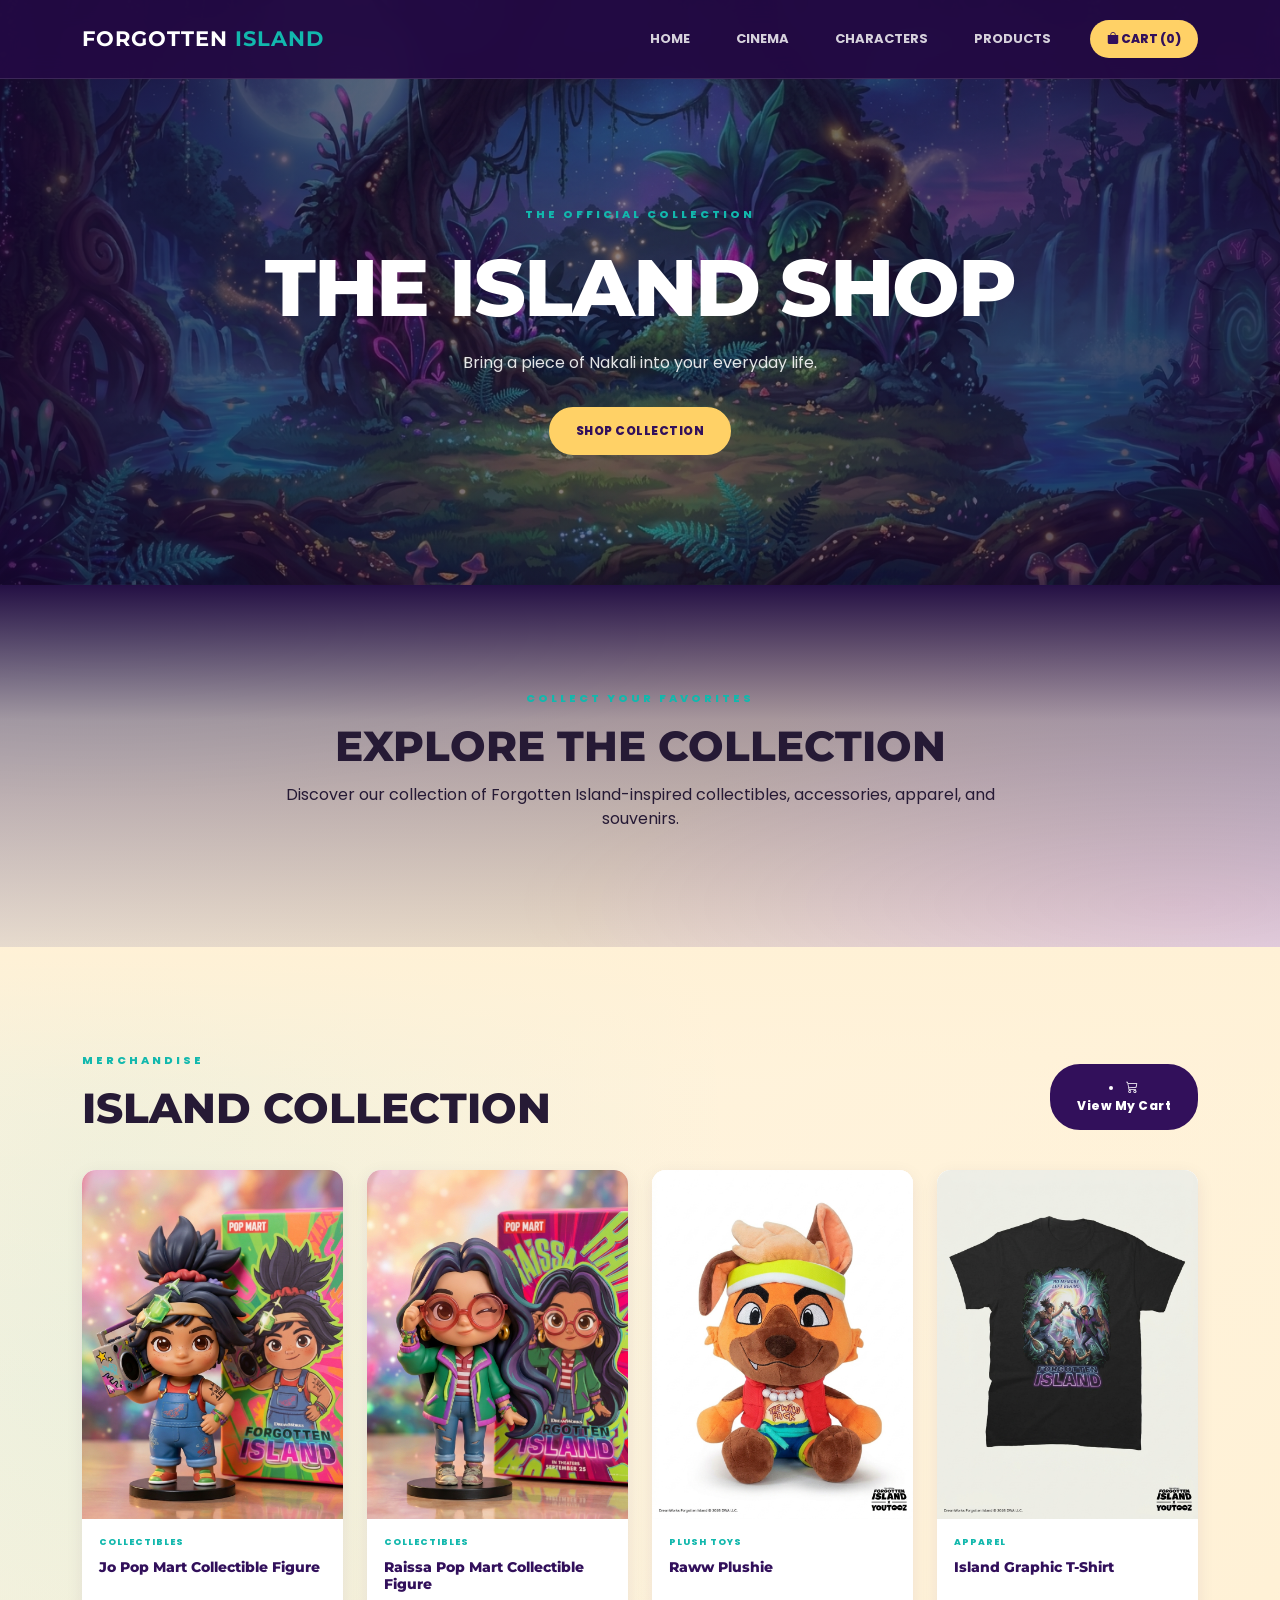
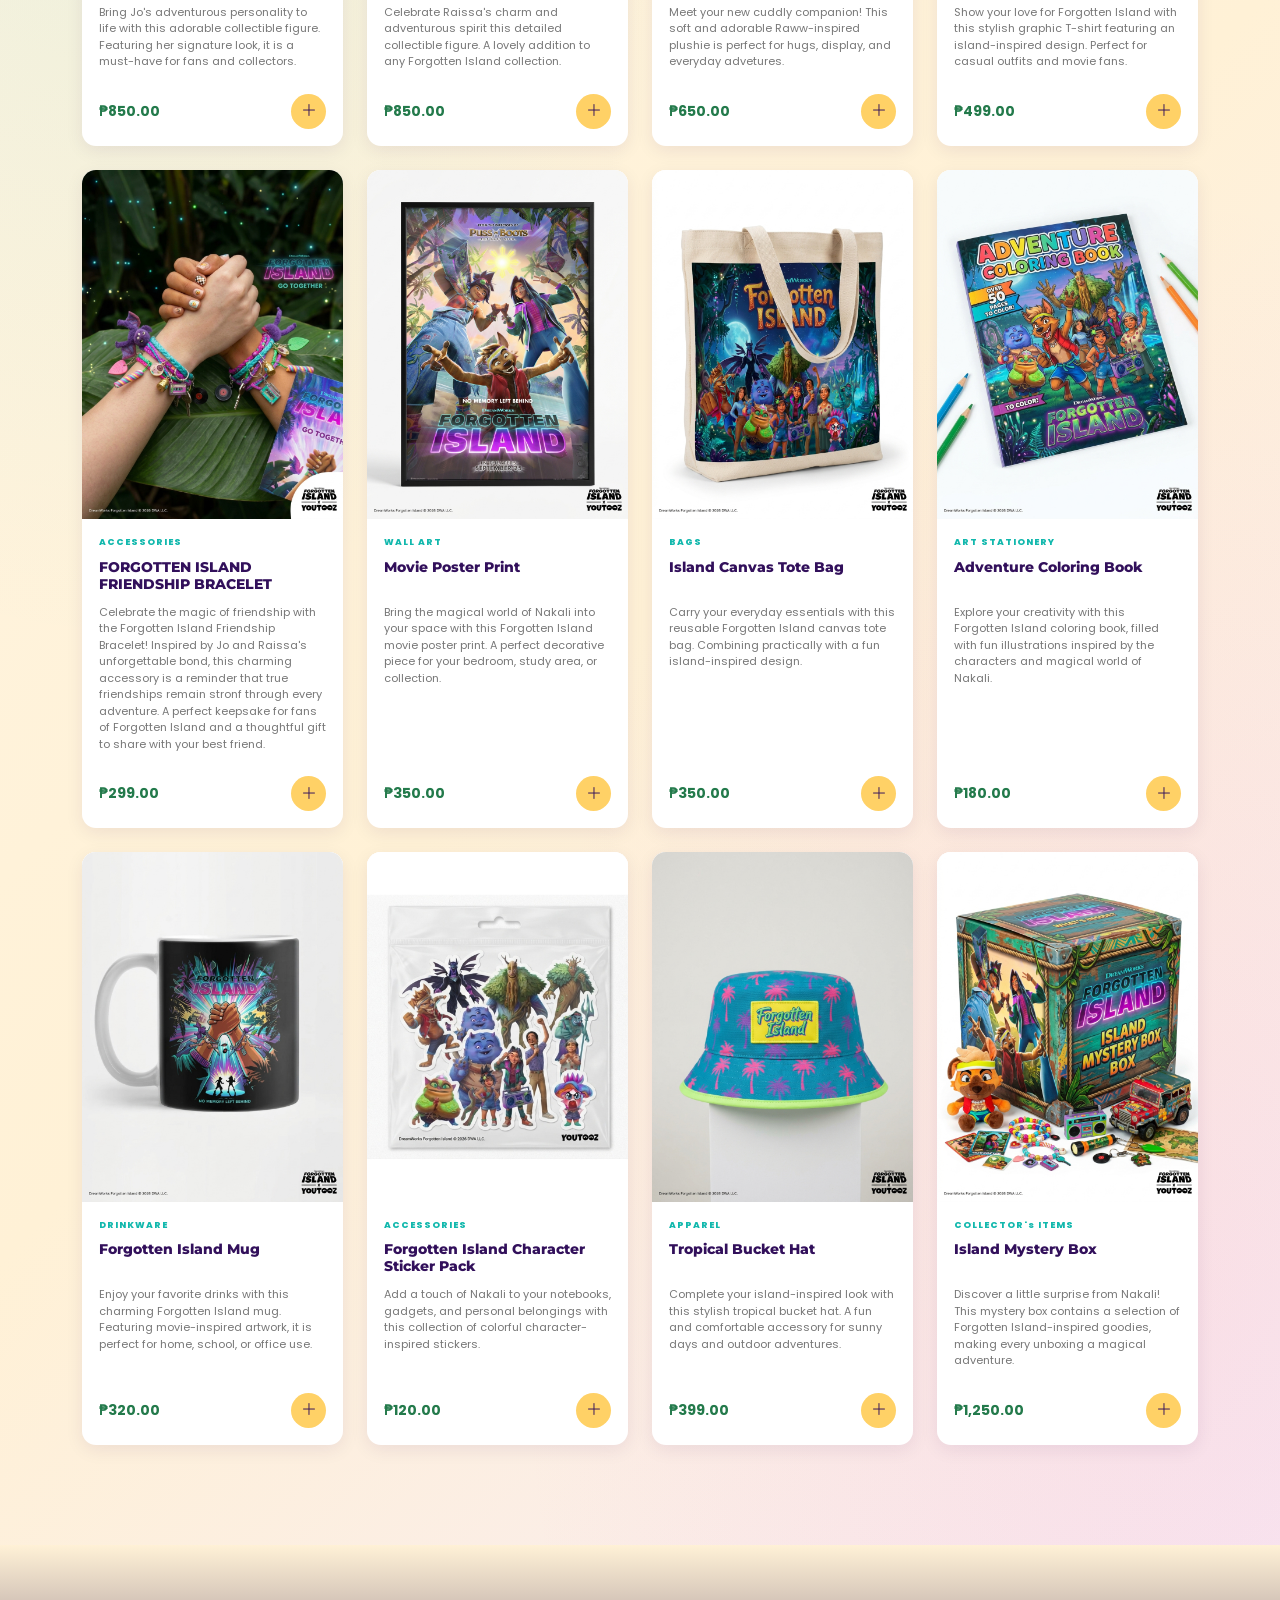
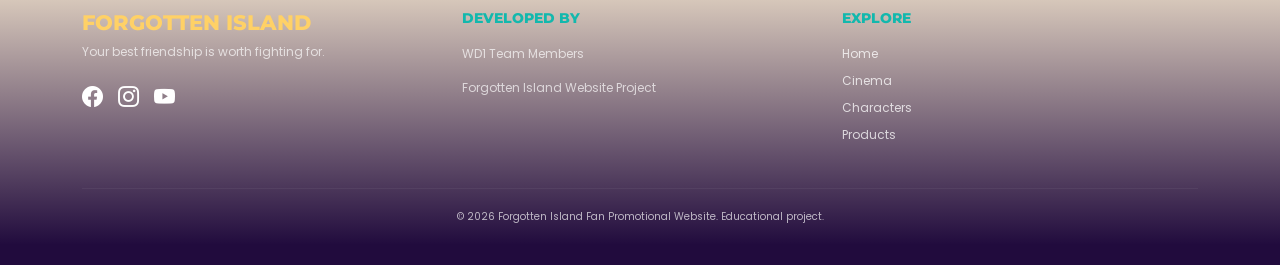
==== products.html @ 2d8a452d "Add files via upload" ====
<!DOCTYPE html>
<html lang="en">
    <head>
        <meta charset="UTF-8">
        <meta name="viewport" content="width=device-width, initial-scale=1.0">

        <title> Island Shop | Forgotten Island </title>

        <link href="https://cdn.jsdelivr.net/npm/bootstrap@5.3.3/dist/css/bootstrap.min.css" rel="stylesheet">
        <link href="https://cdn.jsdelivr.net/npm/bootstrap-icons@1.11.3/font/bootstrap-icons.css" rel="stylesheet">
        <link rel="stylesheet" href="rsc/css/styles.css">
    </head>

    <body>
        <!-- NAVBAR SECTION -->
        <nav class="navbar navbar-expand-lg navbar-dark fixed-top island-navbar">
            <div class="container">
                <a class="navbar-brand fw-bold" href="index.html">
                    FORGOTTEN<span> ISLAND</span>
                </a>

                <button class="navbar-toggler" type="button" data-bs-toggle="collapse"
                    data-bs-target="#navbarNav">
                    <span class="navbar-toggler-icon"></span>
                </button>

                <div class="collapse navbar-collapse" id="navbarNav">
                    <ul class="navbar-nav ms-auto align-items-lg-center">
                        <li class="nav-item"><a class="nav-link" href="index.html"> Home </a></li>
                        <li class="nav-item"><a class="nav-link" href="index.html#cinema"> Cinema </a></li>
                        <li class="nav-item"><a class="nav-link" href="characters.html"> Characters </a></li>
                        <li class="nav-item"><a class="nav-link" href="products.html"> Products </a></li>
                        <li class="nav-item ms-lg-3">
                            <button class="cart-nav-btn" data-bs-toggle="offcanvas" data-bs-target="#cartPanel">
                                <i class="bi bi-bag-fill"></i> CART (<span id="cart-count">0</span>)
                            </button>
                        </li>
                    </ul>
                </div>
            </div>
        </nav>
        
        <!-- HERO -->
        <header class="inner-hero shop-hero">
            <div class="container text-center">
                <span class="section-tag"> THE OFFICIAL COLLECTION </span>
                <h1> THE ISLAND SHOP </h1>
                <p> Bring a piece of Nakali into your everyday life. </p>
                <a href="#shop" class="btn btn-sunset mt-3"> SHOP COLLECTION </a>
            </div>
        </header>
        
        <!-- SHOP INTRO -->
        <section class="section-padding sand-section">
            <div class="container text-center">
                <span class="section-tag"> COLLECT YOUR FAVORITES </span>
                <h2> EXPLORE THE COLLECTION </h2>
                <p class="content-width mx-auto">
                    Discover our collection of Forgotten Island-inspired
                    collectibles, accessories, apparel, and souvenirs.
                </p>
            </div>
        </section> 

        <!-- PRODUCTS -->
        <section id="shop" class="section-padding product-section">
            <div class="container">
                <div class="d-flex flex-wrap justify-content-between align-items-center mb-4 gap-3">
                    <div>
                        <span class="section-tag"> MERCHANDISE </span>
                        <h2> ISLAND COLLECTION </h2>
                    </div>

                    <button class="btn btn-purple" data-bs-toggle="offcanvas" data-bs-target="#cartPanel">
                        <li class="bi bi-cart3"></li>
                        View My Cart
                    </button>
                </div>
                
                <div class="row  g-4">

                    <!-- PRODUCT 1 -->
                    <div class="col-6 col-md-4 col-lg-3">
                        <div class="product-card">
                            <img src="media/img/products/product-01.jpg" alt="Jo collectible figure">
                            <div class="product-info">
                                <span class="product-category"> COLLECTIBLES </span>
                                <h5> Jo Pop Mart Collectible Figure </h5>
                                <p> Bring Jo's adventurous personality to life with
                                    this adorable collectible figure. Featuring her
                                    signature look, it is a must-have for fans and
                                    collectors.    
                                </p>
                                <div class="product-bottom">
                                    <strong> ₱850.00 </strong>
                                    <button class="add-cart" data-id="1" data-name="Jo Collectible Figure"
                                        data-price="850" data-img="media/img/products/product-01.jpg">
                                        <i class="bi bi-plus-lg"></i>
                                    </button>
                                </div>
                            </div>
                        </div>
                    </div>
                    
                    <!-- PRODUCT 2 -->
                    <div class="col-6 col-md-4 col-lg-3">
                        <div class="product-card">
                            <img src="media/img/products/product-02.jpg" alt="Raissa collectible figure">
                            <div class="product-info">
                                <span class="product-category"> COLLECTIBLES </span>
                                <h5> Raissa Pop Mart Collectible Figure </h5>
                                <p> Celebrate Raissa's charm and adventurous spirit
                                    this detailed collectible figure. A lovely addition
                                    to any Forgotten Island collection.                                    
                                </p>
                                <div class="product-bottom">
                                    <strong> ₱850.00 </strong>
                                    <button class="add-cart" data-id="2" data-name="Raissa Collectible Figure"
                                        data-price="850" data-img="media/img/products/product-02.jpg">
                                        <i class="bi bi-plus-lg"></i>
                                    </button>
                                </div>
                            </div>
                        </div>
                    </div> 

                    <!-- PRODUCT 3 -->
                    <div class="col-6 col-md-4 col-lg-3">
                        <div class="product-card">
                            <img src="media/img/products/product-03.jpg" alt="Raww plush toy">
                            <div class="product-info">
                                <span class="product-category"> PLUSH TOYS </span>
                                <h5> Raww Plushie </h5>
                                <p> Meet your new cuddly companion! This soft and
                                    adorable Raww-inspired plushie is perfect for
                                    hugs, display, and everyday advetures.
                                 </p>
                                <div class="product-bottom">
                                    <strong> ₱650.00 </strong>
                                    <button class="add-cart" data-id="3" data-name="Raww Plushie"
                                        data-price="650" data-img="media/img/products/product-03.jpg">
                                        <i class="bi bi-plus-lg"></i>
                                    </button>
                                </div>
                            </div>
                        </div>
                    </div>
                    
                    <!-- PRODUCT 4 -->
                    <div class="col-6 col-md-4 col-lg-3">
                        <div class="product-card">
                            <img src="media/img/products/product-04.jpg" alt="Forgotten Island T-shirt">
                            <div class="product-info">
                                <span class="product-category"> APPAREL </span>
                                <h5> Island Graphic T-Shirt </h5>
                                <p> Show your love for Forgotten Island with this stylish 
                                    graphic T-shirt featuring an island-inspired design.
                                    Perfect for casual outfits and movie fans.                                    
                                </p>
                                <div class="product-bottom">
                                    <strong> ₱499.00 </strong>
                                    <button class="add-cart" data-id="4" data-name="Island Graphic T-shirt"
                                        data-price="499" data-img="media/img/products/product-04.jpg">
                                        <i class="bi bi-plus-lg"></i>
                                    </button>
                                </div>
                            </div>
                        </div>
                    </div>
                    
                    <!-- PRODUCT 5 -->
                    <div class="col-6 col-md-4 col-lg-3">
                        <div class="product-card">
                            <img src="media/img/products/product-05.jpg" alt="Forgotten island friendship bracelet">
                            <div class="product-info">
                                <span class="product-category"> ACCESSORIES </span>
                                <h5> FORGOTTEN ISLAND FRIENDSHIP BRACELET </h5>
                                <p> Celebrate the magic of friendship with the Forgotten
                                    Island Friendship Bracelet! Inspired by Jo and Raissa's
                                    unforgettable bond, this charming accessory is a
                                    reminder that true friendships remain stronf through
                                    every adventure. A perfect keepsake for fans of
                                    Forgotten Island and a thoughtful gift to share with
                                    your best friend.
                                </p>
                                <div class="product-bottom">
                                    <strong> ₱299.00 </strong>
                                    <button class="add-cart" data-id="5" data-name="Friendship Bracelet"
                                        data-price="299" data-img="media/img/products/product-05.jpg">
                                        <i class="bi bi-plus-lg"></i>
                                    </button>
                                </div>
                            </div>
                        </div>
                    </div>

                    <!-- PRODUCT 6 -->
                    <div class="col-6 col-md-4 col-lg-3">
                        <div class="product-card">
                            <img src="media/img/products/product-06.jpg" alt="Forgotten Island poster">
                            <div class="product-info">
                                <span class="product-category"> WALL ART </span>
                                <h5> Movie Poster Print </h5>
                                <p> Bring the magical world of Nakali into your space
                                    with this Forgotten Island movie poster print. A
                                    perfect decorative piece for your bedroom, study
                                    area, or collection.
                                </p>
                                <div class="product-bottom">
                                    <strong> ₱350.00 </strong>
                                    <button class="add-cart" data-id="6" data-name="Forgotten Island Poster"
                                        data-price="350" data-img="media/img/products/product-06.jpg">
                                        <i class="bi bi-plus-lg"></i>
                                    </button>
                                </div>
                            </div>
                        </div>
                    </div>
                    
                    <!-- PRODUCT 7 -->
                    <div class="col-6 col-md-4 col-lg-3">
                        <div class="product-card">
                            <img src="media/img/products/product-07.jpg" alt="Island tote bag">
                            <div class="product-info">
                                <span class="product-category"> BAGS </span>
                                <h5> Island Canvas Tote Bag </h5>
                                <p> Carry your everyday essentials with this reusable
                                    Forgotten Island canvas tote bag. Combining
                                    practically with a fun island-inspired design.
                                </p>
                                <div class="product-bottom">
                                    <strong> ₱350.00 </strong>
                                    <button class="add-cart" data-id="7" data-name="Island Canvas Tote Bag"
                                        data-price="350" data-img="media/img/products/product-07.jpg">
                                        <i class="bi bi-plus-lg"></i>
                                    </button>
                                </div>
                            </div>
                        </div>
                    </div>
                    
                    <!-- PRODUCT 8 -->
                    <div class="col-6 col-md-4 col-lg-3">
                        <div class="product-card">
                            <img src="media/img/products/product-08.jpg" alt="Island coloring book">
                            <div class="product-info">
                                <span class="product-category"> ART STATIONERY </span>
                                <h5> Adventure Coloring Book </h5>
                                <p> Explore your creativity with this Forgotten Island
                                    coloring book, filled with fun illustrations inspired
                                    by the characters and magical world of Nakali.
                                </p>
                                <div class="product-bottom">
                                    <strong> ₱180.00 </strong>
                                    <button class="add-cart" data-id="8" data-name="Adventure Coloring Book"
                                        data-price="180" data-img="media/img/products/product-08.jpg">
                                        <i class="bi bi-plus-lg"></i>
                                    </button>
                                </div>
                            </div>
                        </div>
                    </div>
                    
                    <!-- PRODUCT 9 -->
                    <div class="col-6 col-md-4 col-lg-3">
                        <div class="product-card">
                            <img src="media/img/products/product-09.jpg" alt="Island mug">
                            <div class="product-info">
                                <span class="product-category"> DRINKWARE </span>
                                <h5> Forgotten Island Mug </h5>
                                <p> Enjoy your favorite drinks with this charming
                                    Forgotten Island mug. Featuring movie-inspired
                                    artwork, it is perfect for home, school, or
                                    office use.
                                </p>
                                <div class="product-bottom">
                                    <strong> ₱320.00 </strong>
                                    <button class="add-cart" data-id="9" data-name="Forgotten Island Mug"
                                        data-price="320" data-img="media/img/products/product-09.jpg">
                                        <i class="bi bi-plus-lg"></i>
                                    </button>
                                </div>
                            </div>
                        </div>
                    </div>
                    
                    <!-- PRODUCT 10 -->
                    <div class="col-6 col-md-4 col-lg-3">
                        <div class="product-card">
                            <img src="media/img/products/product-10.jpg" alt="Island sticker pack">
                            <div class="product-info">
                                <span class="product-category"> ACCESSORIES </span>
                                <h5> Forgotten Island Character Sticker Pack </h5>
                                <p> Add a touch of Nakali to your notebooks, gadgets, 
                                    and personal belongings with this collection of 
                                    colorful character-inspired stickers.                                    
                                </p>
                                <div class="product-bottom">
                                    <strong> ₱120.00 </strong>
                                    <button class="add-cart" data-id="10" data-name="Character Sticker Pack"
                                        data-price="120" data-img="media/img/products/product-10.jpg">
                                        <i class="bi bi-plus-lg"></i>
                                    </button>
                                </div>
                            </div>
                        </div>
                    </div>
                    
                    <!-- PRODUCT 11 -->
                    <div class="col-6 col-md-4 col-lg-3">
                        <div class="product-card">
                            <img src="media/img/products/product-11.jpg" alt="Island bucket hat">
                            <div class="product-info">
                                <span class="product-category"> APPAREL </span>
                                <h5> Tropical Bucket Hat </h5>
                                <p> Complete your island-inspired look with this 
                                    stylish tropical bucket hat. A fun and comfortable 
                                    accessory for sunny days and outdoor adventures.                                    
                                </p>
                                <div class="product-bottom">
                                    <strong> ₱399.00 </strong>
                                    <button class="add-cart" data-id="11" data-name="Tropical Bucket Hat"
                                        data-price="399" data-img="media/img/products/product-11.jpg">
                                        <i class="bi bi-plus-lg"></i>
                                    </button>
                                </div>
                            </div>
                        </div>
                    </div>
                    
                    <!-- PRODUCT 12 -->
                    <div class="col-6 col-md-4 col-lg-3">
                        <div class="product-card">
                            <img src="media/img/products/product-12.jpg" alt="Island collector box">
                            <div class="product-info">
                                <span class="product-category"> COLLECTOR's ITEMS </span>
                                <h5> Island Mystery Box </h5>
                                <p> Discover a little surprise from Nakali! This 
                                    mystery box contains a selection of Forgotten 
                                    Island-inspired goodies, making every unboxing 
                                    a magical adventure.                                    
                                </p>
                                <div class="product-bottom">
                                    <strong> ₱1,250.00 </strong>
                                    <button class="add-cart" data-id="12" data-name="Island Mystery Box"
                                        data-price="1250" data-img="media/img/products/product-12.jpg">
                                        <i class="bi bi-plus-lg"></i>
                                    </button>
                                </div>
                            </div>
                        </div>
                    </div> 
                    
                </div>
            </div>
        </section>
        
        <div class="cart-toast" id="cartToast" role="status" aria-live="polite" aria-atomic="true"></div>

        <!-- CART PANEL -->
        <div class="offcanvas offcanvas-end" tabindex="-1" id="cartPanel">
            <div class="offcanvas-header cart-header">
                <h5 class="offcanvas-title"> MY SHOPPING CART </h5>
                <button type="button" class="btn-close btn-close-white" data-bs-dismiss="offcanvas"></button>
            </div>

            <div class="offcanvas-body">
                <div id="cart-items">
                    <p class="text-center text-secondary"> Your cart is empty. </p>
                </div>

                <hr>

                <div class="d-flex justify-content-between">
                    <h5> Total: </h5>
                    <h5 id="cart-total"> ₱0.00 </h5>
                </div>

                <button class="btn btn-sunset w-100 mt-3" id="checkout-btn">
                    PROCEED TO CHECKOUT
                </button>

                <button class="btn btn-outline-danger w-100 mt-2" id="clear-cart">
                    CLEAR CART
                </button>
            </div>
        </div>
        
        <!-- FOOTER -->
        <footer class="island-footer">
            <div class="container">
                <div class="row g-4">
                    <div class="col-md-4">
                        <h4> FORGOTTEN ISLAND </h4>
                        <p> Your best friendship is worth fighting for. </p>
                        <div class="social-links">
                            <a href="https://www.facebook.com/DreamwWorksAnimation/">
                                <i class="bi bi-facebook"></i>
                            </a>
                            <a href="https://www.instagram.com/dreamworks/">
                                <i class="bi bi-instagram"></i>
                            </a>
                            <a href="https://www.youtube.com/@DreamWorks">
                                <i class="bi bi-youtube"></i>
                            </a>
                        </div>
                    </div>

                    <div class="col-md-4">
                        <h5> DEVELOPED BY </h5>
                        <p> WD1 Team Members </p>
                        <p> Forgotten Island Website Project </p>
                    </div>

                    <div class="col-md-4">
                        <h5> EXPLORE </h5>
                        <a href="index.html"> Home </a>
                        <a href="index.html#cinema"> Cinema </a>
                        <a href="characters.html"> Characters </a>
                        <a href="products.html"> Products </a>
                    </div>
                </div>

                <hr>
                <p class="copyright">
                    © 2026 Forgotten Island Fan Promotional Website.
                    Educational project.
                </p>
            </div>
        </footer> 

        <script src="https://cdn.jsdelivr.net/npm/bootstrap@5.3.3/dist/js/bootstrap.bundle.min.js"></script>
        <script src="rsc/js/main.js"></script>
        <script src="rsc/js/cart.js"></script>
    </body>
</html>
---- rsc/css/styles.css ----
/* === FORGOTTEN ISLAND - COMPLETE STYLESHEET === */

@import url('https://fonts.googleapis.com/css2?family=Montserrat:wght@500;600;700;800;900&family=Poppins:wght@400;500;600;700;800&display=swap');

/* == COLOR SCHEME VARIABLES == */
:root {
    --palm-green: #237A4B;
    --ocean-blue: #168AAD;
    --sunny-yellow: #FFD166;
    --crimson-red: #C62845;
    --deep-purple: #32105B;
    --tropical-teal: #12B8AD;
    --light-sand: #FFF1D6;
    --white: #FFFFFF;
    --tropical-pink: #F56BAA;
    --lavender-dusk: #B9A1E8;
    --dark-text: #261A35;

    --hero-video-position: 50% 44%;
    --page-transition-duration: 260ms;
}

/* GLOBAL STYLES */
*,
*::before,
*::after {
    box-sizing: border-box;
}
html {
    scroll-behavior: smooth;
    scroll-padding-top: 90px;
}
body {
    margin: 0;
    padding: 0;
    min-width: 320px;
    overflow-x: hidden;
    font-family: 'Poppins', sans-serif;
    color: var(--dark-text);
    background: var(--light-sand);
    opacity: 1;
    animation: islandPageEnter 380ms ease both;
    transition: opacity var(--page-transition-duration) ease,
                transform var(--page-transition-duration) ease;
}
h1, h2, h3, h4, h5, h6, .navbar-brand {
    font-family: 'Montserrat', sans-serif;
    font-weight: 800;
}
a {
    text-decoration: none;
}
img, video {
    max-width: 100%;
}

/* === NAVIGATION BAR === */
.island-navbar {
    position: fixed;
    top: 0;
    left: 0;
    z-index: 1030;
    width: 100%;
    padding: 18px 0;
    background: rgba(35, 10, 67, 0.96);
    backdrop-filter: blur(12px);
    -webkit-backdrop-filter: blur(12px);
    border-bottom: 1px solid rgba(255, 255, 255, 0.12);
    transition: background 0.3s ease, padding 0.3s ease;
}
.navbar-brand {
    color: var(--white) !important;
    font-size: 21px;
    letter-spacing: 1px;
}
.navbar-brand span {
    color: var(--tropical-teal);
}
.navbar-nav .nav-link {
    margin-left: 15px;
    color: rgba(255, 255, 255, 0.82) !important;
    font-size: 13px;
    font-weight: 700;
    text-transform: uppercase;
    transition: color 0.25s ease;
}
.navbar-nav .nav-link:hover,
.navbar-nav .nav-link.active {
    color: var(--sunny-yellow) !important;
}
.navbar-toggler {
    border-color: rgba(255, 255, 255, 0.45);
}
.navbar-toggler:focus {
    box-shadow: 0 0 0 0.15rem rgba(255, 209, 102, 0.3);
}
/* NAVIGATION BUTTONS */
.cart-nav-btn {
    padding: 10px 17px;
    border: 0;
    border-radius: 30px;
    background: var(--sunny-yellow);
    color: var(--deep-purple);
    font-size: 12px;
    font-weight: 800;
    cursor: pointer;
    transition: transform 0.25s ease, background 0.25s ease;
}
.cart-nav-btn:hover {
    background: var(--tropical-pink);
    transform: translateY(-2px);
}

/* === BUTTONS === */
.btn {
    padding: 13px 25px;
    border-radius: 30px;
    font-size: 12px;
    font-weight: 800;
    letter-spacing: 0.5px;
    transition: transform 0.25s ease, background 0.25s ease,
                border-color 0.25s ease, color 0.25s ease;
}
.btn-sunset {
    border: 2px solid var(--sunny-yellow);
    background: var(--sunny-yellow);
    color: var(--deep-purple);
}
.btn-sunset:hover, .btn-sunset:focus-visible {
    border-color: var(--tropical-pink);
    background: var(--tropical-pink);
    color: #fff;
    transform: translateY(-3px);
}
.btn-purple {
    border: 2px solid var(--deep-purple);
    background: var(--deep-purple);
    color: #fff;
}
.btn-purple:hover, .btn-purple:focus-visible {
    border-color: var(--tropical-teal);
    background: var(--tropical-teal);
    color: #fff;
    transform: translateY(-3px);
}

/* === HOMEPAGE HERO WITH VIDEO BACKGROUND AND NEON TITLE === */
.hero-section {
    position: relative;
    isolation: isolate;
    display: flex;
    align-items: center;
    width: 100%;
    min-height: 100vh;
    min-height: 100svh;
    overflow: hidden;
    background: #160D2C;
}
.hero-section .hero-video {
    position: absolute;
    inset: 0;
    z-index: 0;
    display: block;
    width: 100%;
    height: 100%;
    object-fit: cover;
    object-position: var(--hero-video-position);
}
.hero-section .hero-overlay {
    position: absolute;
    inset: 0;
    z-index: 1;
    pointer-events: none;
    background:
        linear-gradient(
            90deg,
            rgba(16, 7, 36, 0.70) 0%,
            rgba(16, 7, 36, 0.40) 50%,
            rgba(16, 7, 36, 0.58) 100%
        ),
        linear-gradient(
            to bottom,
            rgba(16, 7, 36, 0.25) 0%,
            rgba(16, 7, 36, 0.08) 48%,
            rgba(16, 7, 36, 0.76) 100%
        );
}
.hero-section .hero-content {
    position: relative;
    z-index: 2;
    width: 100%;
    padding: 135px 12px 125px;
    text-align: center;
}
.hero-label {
    display: block;
    width: 100%;
    margin: 0 0 18px;
    color: #fff;
    font-size: 14px;
    font-weight: 800;
    letter-spacing: 4px;
    text-align: center;
    text-shadow: 0 2px 12px rgba(0, 0, 0, 0.85);
}
/* NEON HERO TITLE */
.hero-title {
    display: flex;
    flex-direction: column;
    align-items: center;
    width: 100%;
    margin: 25px 0;
    overflow: visible;
    font-family: 'Arial Black', 'Montserrat', sans-serif;
    font-style: italic;
    font-weight: 900;
    line-height: 0.88;
    letter-spacing: 3px;
    text-align: center;
    transform: none;
}
/* TURQUOISE FORGOTTEN TEXT */
.forgotten-word {
    color: transparent;
    font-size: clamp(2.5rem, 8vw, 5.8rem);
    -webkit-text-stroke: 2px #00F5ED;
    text-shadow:
        0 0 5px #00FFF2,
        0 0 12px #00E5FF,
        0 0 25px rgba(0, 255, 255, 0.8),
        0 0 45px rgba(0, 255, 255, 0.5);
}
/* PINK-PURPLE ISLAND TEXT */
.island-word {
    display: inline-block;
    width: max-content;
    max-width: 100%;
    padding-right: 0.14em;
    margin-right: -0.14em;
    white-space: nowrap;
    background: linear-gradient(
        180deg,
        #FFFFFF 5%,
        #FFD8FF 25%,
        #FF69F5 55%,
        #E000FF 85%,
        #A000FF 100%
    );
    background-clip: text;
    color: transparent;
    font-size: clamp(3.5rem, 12vw, 8.5rem);
    -webkit-background-clip: text;
    -webkit-text-fill-color: transparent;
    -webkit-text-stroke: 1px rgba(255, 130, 255, 0.8);
    filter:
        drop-shadow(0 0 5px #FF00E6)
        drop-shadow(0 0 12px #FF00E6)
        drop-shadow(0 0 25px rgba(204, 0, 255, 0.9))
        drop-shadow(0 0 40px rgba(255, 0, 200, 0.7));
}
.hero-description {
    display: block;
    width: 100%;
    margin: 18px 0 25px;
    color: #fff;
    font-size: clamp(16px, 2vw, 20px);
    font-weight: 500;
    text-align: center;
    text-shadow: 0 2px 10px rgba(0, 0, 0, 0.85);
}
.hero-buttons {
    align-items: center;
    justify-content: center;
}
.hero-section .scroll-indicator {
    position: absolute;
    bottom: 20px;
    left: 50%;
    z-index: 3;
    color: #fff;
    text-align: center;
    transform: translateX(-50%);
}
.hero-section .scroll-indicator p {
    margin: 4px 0 0;
    font-size: 13px;
    font-weight: 700;
}

/* === INNER PAGE HERO Characters and Products pages === */
.inner-hero {
    position: relative;
    isolation: isolate;
    display: flex;
    align-items: center;
    justify-content: center;
    min-height: 65vh;
    padding: 140px 15px 70px;
    overflow: hidden;
    color: #ffffff;
    text-align: center;
    background:
        linear-gradient(
            rgba(32, 8, 60, 0.70),
            rgba(32, 8, 60, 0.84)
        ),
        url('../../media/img/poster.jpg') center / cover no-repeat;
}
.inner-hero > .container {
    position: relative;
    z-index: 1;
}
.inner-hero h1 {
    margin: 15px 0;
    font-size: clamp(42px, 7vw, 80px);
    letter-spacing: -2px;
}
.inner-hero p {
    color: rgba(255, 255, 255, 0.88);
}

/* CHARACTERS PAGE BANNER */
.character-hero {
    position: relative;
    min-height: max(65vh, calc(100vw / 3));
    background-color: #241044;
    background-image:
        linear-gradient(
            90deg,
            rgba(25, 7, 48, 0.78) 0%,
            rgba(25, 7, 48, 0.48) 50%,
            rgba(25, 7, 48, 0.75) 100%
        ),
        url("../../media/img/characters-hero.jpg");
    background-size: 100% 100%, 100% 100%;
    background-position: center, center;
    background-repeat: no-repeat;
    background-attachment: scroll;
}

/* PRODUCTS PAGE BANNER */
.shop-hero {
    position: relative;
    background-color: #241044;
    background-image:
        linear-gradient(
            90deg,
            rgba(25, 7, 48, 0.78) 0%,
            rgba(25, 7, 48, 0.50) 50%,
            rgba(25, 7, 48, 0.78) 100%
        ),
        url("../../media/img/products-hero.jpg");
    background-size: cover;
    background-position: center 40%;
    background-repeat: no-repeat;
    background-attachment: scroll;
}

/* === SECTION BACKGROUNDS === */
.section-padding {
    position: relative;
    padding: 100px 0;
}
/* LIGHT SAND SECTION */
.sand-section, .product-section {
    background-color: var(--light-sand);
    background-image:
        radial-gradient(
            ellipse at 8% 12%,
            rgba(18, 184, 173, 0.09),
            transparent 38%
        ),
        radial-gradient(
            ellipse at 92% 88%,
            rgba(245, 107, 170, 0.10),
            transparent 40%
        ),
        linear-gradient(
            135deg,
            #FFF6E5 0%,
            #FFF1D6 55%,
            #F8EBF3 100%
        );
}

/* OCEAN BLUE SECTIONS */
.ocean-section {
    background-color: #105B82;
    background-image:
        radial-gradient(
            ellipse at 12% 18%,
            rgba(18, 184, 173, 0.27),
            transparent 42%
        ),
        radial-gradient(
            ellipse at 88% 82%,
            rgba(185, 161, 232, 0.16),
            transparent 38%
        ),
        repeating-linear-gradient(
            132deg,
            transparent 0 105px,
            rgba(255, 255, 255, 0.035) 106px 107px,
            transparent 108px 190px
        ),
        linear-gradient(
            130deg,
            #0B344D 0%,
            #126B83 48%,
            #241044 100%
        );
}

/* PROTAGONISTS SECTION */
.character-section {
    background-color: #241044;
    background-image:
        radial-gradient(
            ellipse at 16% 22%,
            rgba(86, 48, 137, 0.42),
            transparent 45%
        ),
        radial-gradient(
            ellipse at 86% 76%,
            rgba(18, 184, 173, 0.15),
            transparent 40%
        ),
        repeating-linear-gradient(
            128deg,
            transparent 0 115px,
            rgba(255, 255, 255, 0.035) 116px 117px,
            transparent 118px 210px
        ),
        linear-gradient(
            135deg,
            #32105B 0%,
            #241044 58%,
            #101A36 100%
        );
}

/* ANTAGONIST SECTION */
.antagonist-section {
    background-color: #35102F;
    background-image:
        radial-gradient(
            ellipse at 18% 24%,
            rgba(198, 40, 69, 0.25),
            transparent 45%
        ),
        radial-gradient(
            ellipse at 84% 78%,
            rgba(128, 40, 105, 0.25),
            transparent 42%
        ),
        repeating-linear-gradient(
            132deg,
            transparent 0 120px,
            rgba(255, 255, 255, 0.03) 121px 122px,
            transparent 123px 220px
        ),
        linear-gradient(
            135deg,
            #241044 0%,
            #42143C 55%,
            #170D2C 100%
        );
}

/* PRODUCTION CREDITS SECTION */
.credits-section {
    background-color: #F7DCEB;
    background-image:
        radial-gradient(
            ellipse at 12% 16%,
            rgba(185, 161, 232, 0.26),
            transparent 42%
        ),
        radial-gradient(
            ellipse at 88% 84%,
            rgba(245, 107, 170, 0.13),
            transparent 40%
        ),
        linear-gradient(
            135deg,
            #F9E7EF 0%,
            #F7DCEB 55%,
            #EEE3FA 100%
        );
}

/* SECTION HEADINGS */
.section-heading {
    margin-bottom: 35px;
}
.section-heading h2,
.section-padding h2 {
    margin: 12px 0;
    font-size: clamp(26px, 4vw, 42px);
}
.section-heading p {
    color: #777;
}
.highlight-section .section-heading p,
.character-section .section-heading p,
.antagonist-section .section-heading p,
.ocean-section .section-heading p {
    color: rgba(255, 255, 255, 0.78);
}
.section-tag {
    display: inline-block;
    color: var(--tropical-teal);
    font-size: 11px;
    font-weight: 800;
    letter-spacing: 3px;
    text-transform: uppercase;
}
.purple-text {
    color: var(--deep-purple);
}
.content-width {
    max-width: 720px;
}

/* === SECTION-TO-SECTION COLOR BLENDS === */
/* HOMEPAGE TRANSITIONS */
/* 1. Hero -> Movie information */
.hero-section + .sand-section,
.hero-section + .sanf-section {
    --section-blend-from: #160D2C;
}

/* Movie information -> Highlights */
.sand-section + .highlight-section,
.sanf-section + .highlight-section {
    --section-blend-from: #FFF1D6;
}

/* Highlights -> Synopsis */
.highlight-section + .ocean-section {
    --section-blend-from: #105B82;
}

/* Synopsis -> Voice cast */
.ocean-section + .sand-section,
.ocean-section + .sanf-section {
    --section-blend-from: #168AAD;
}

/* Voice cast -> Production credits */
.sand-section + .credits-section,
.sanf-section + .credits-section {
    --section-blend-from: #FFF1D6;
}

/* === FOOTER VERTICAL GRADIENT TRANSITIONS === */
.island-footer,
.island-fooder {
    position: relative;
    isolation: isolate;
    overflow: hidden;
}
.island-footer::before,
.island-fooder::before {
    content: "";
    position: absolute;
    top: 0;
    left: 0;
    z-index: 0;
    width: 100%;
    height: 300px;
    pointer-events: none;
    background: linear-gradient(
        to bottom,
        var(--footer-blend-from, transparent) 0%,
        transparent 100%
    );
}
.island-footer > .container,
.island-fooder > .container {
    position: relative;
    z-index: 1;
}

/* Cinema -> Footer */
#cinema + .island-footer,
#cinema + .island-fooder {
    --footer-blend-from: #241044;
}

/* Antagonist -> Footer */
.antagonist-section + .island-footer,
.antagonist-section + .island-fooder {
    --footer-blend-from: #42143C;
}

/* Products -> Footer */
.product-section ~ .island-footer,
.product-section ~ .island-fooder {
    --footer-blend-from: #FFF1D6;
}

/* === MOVIE INFORMATION === */
.movie-poster {
    display: block;
    width: 100%;
    max-width: 390px;
    border: 5px solid #fff;
    border-radius: 15px;
}
.movie-details {
    display: grid;
    gap: 12px;
    font-size: 14px;
}
.movie-details div {
    padding: 10px 15px;
    border-left: 4px solid var(--tropical-teal);
    border-radius: 5px;
    background: rgba(255, 255, 255, 0.65);
}

/* === HIGHLIGHT CARDS === */
.highlight-card {
    height: 100%;
    padding: 35px 25px;
    border: 1px solid rgba(255, 255, 255, 0.25);
    border-radius: 18px;
    background: rgba(255, 255, 255, 0.12);
    color: #fff;
    text-align: center;
    transition: transform 0.3s ease, background 0.3s ease;
}
.highlight-card:hover {
    background: rgba(255, 255, 255, 0.2);
    transform: translateY(-8px);
}
.highlight-card i {
    color: var(--sunny-yellow);
    font-size: 45px;
}
.highlight-card h4 {
    margin: 20px 0 12px;
    font-size: 17px;
}
.highlight-card p {
    color: rgba(255, 255, 255, 0.82);
    font-size: 13px;
}

/* === STORY/ SYNOPSIS IMAGE === */
.story-image img {
    width: 100%;
    min-height: 320px;
    max-height: 460px;
    border: 3px solid rgba(255, 255, 255, 0.25);
    border-radius: 18px;
    object-fit: cover;
}

/* === VOICE CAST CARDS === */
.cast-card, .cost-card {
    height: 100%;
    padding: 25px 15px;
    border-bottom: 4px solid var(--tropical-teal);
    border-radius: 12px;
    background: #fff;
    box-shadow: 0 5px 20px rgba(0, 0, 0, 0.06);
    text-align: center;
    transition: transform 0.3s ease;
}
.cast-card:hover, .cost-card:hover {
    transform: translateY(-7px);
}
.cast-card h5, .cost-card h5 {
    color: var(--deep-purple);
    font-size: 15px;
}
.cast-card p, .cost-card p {
    margin: 0;
    color: #777;
    font-size: 12px;
}

/* === PRODUCTION CREDITS === */
.credits-section h2 {
    color: var(--deep-purple);
}
.credits-section h5 {
    color: var(--crimson-red);
    font-size: 14px;
}
.credits-section p {
    line-height: 1.9;
}

/* === CINEMA LINKS === */
.cinema-link {
    display: flex;
    flex-direction: column;
    align-items: center;
    justify-content: center;
    gap: 8px;
    height: 100%;
    padding: 30px 15px;
    border: 1px solid rgba(255, 255, 255, 0.3);
    border-radius: 15px;
    color: #fff;
    text-align: center;
    background: rgba(255, 255, 255, 0.045);
    transition: background 0.3s ease, color 0.3s ease,
                transform 0.3s ease;
}
.cinema-link:hover {
    background: var(--sunny-yellow);
    color: var(--deep-purple);
    transform: translateY(-5px);
}
.cinema-link i {
    color: var(--sunny-yellow);
    font-size: 32px;
}
.cinema-link:hover i {
    color: var(--deep-purple);
}
.cinema-link span {
    font-weight: 800;
}
.cinema-link small {
    opacity: 0.8;
}

/* === CHARACTER CARDS === */
.character-card {
    display: flex;
    flex-direction: column;
    height: 100%;
    min-height: 100%;
    overflow: hidden;
    border-radius: 18px;
    background: #fff;
    box-shadow: 0 10px 30px rgba(0, 0, 0, 0.2);
    transition: transform 0.3s ease, box-shadow 0.3s ease;
}
.character-card:hover {
    box-shadow: 0 16px 35px rgba(0, 0, 0, 0.25);
    transform: translateY(-8px);
}
.character-img, .character-image {
    position: relative;
    height: 350px;
    overflow: hidden;
    background: linear-gradient(
        135deg,
        var(--lavender-dusk),
        var(--ocean-blue)
    );
}
.character-img img, .character-image img {
    width: 100%;
    height: 100%;
    object-fit: cover;
    object-position: center;
    transition: transform 0.5s ease;
}
.character-card:hover .character-img img,
.character-card:hover .character-image img {
    transform: scale(1.06);
}
.character-label {
    position: absolute;
    bottom: 15px;
    left: 15px;
    padding: 8px 13px;
    border-radius: 30px;
    background: var(--tropical-teal);
    color: #fff;
    font-size: 10px;
    font-weight: 800;
    letter-spacing: 1px;
}
.villain-label {
    background: var(--crimson-red);
}
.character-content, .character-cntent {
    flex: 1;
    padding: 28px;
}
.character-content h3, .character-cntent h3 {
    color: var(--deep-purple);
    font-size: 25px;
}
.voice-name {
    color: var(--tropical-teal);
    font-size: 13px;
    font-weight: 700;
}
.character-content p:last-child,
.character-cntent p:last-child {
    margin-bottom: 0;
    color: #555;
    font-size: 13px;
    line-height: 1.9;
}
.villain-card {
    border: 3px solid var(--crimson-red);
}

/* ADDITIONAL CHARACTER CARD IMPROVEMENTS */
.character-content {
    display: flex;
    flex-direction: column;
    flex: 1;
}
.character-content h3 {
    margin-bottom: 8px;
}
.character-content .voice-name {
    margin-bottom: 14px;
}
.character-content p:last-child {
    flex: 1;
}

/* === PRODUCTS AND MERCHANDISE CARDS === */
.product-card {
    display: flex;
    flex-direction: column;
    height: 100%;
    overflow: hidden;
    border-radius: 14px;
    background: #fff;
    box-shadow: 0 5px 18px rgba(50, 16, 91, 0.08);
    transition: box-shadow 0.3s ease;
}
.product-card:hover {
    box-shadow: 0 12px 25px rgba(50, 16, 91, 0.16);
}
.product-card > img {
    display: block;
    width: 100%;
    height: auto;
    background: #FFFFFF;
    object-fit: contain;
    object-position: center;
    transition: none;
}
.product-info {
    display: flex;
    flex: 1;
    flex-direction: column;
    padding: 17px;
}
.product-category {
    color: var(--tropical-teal);
    font-size: 9px;
    font-weight: 800;
    letter-spacing: 1px;
}
.product-info h5 {
    min-height: 36px;
    margin: 9px 0;
    color: var(--deep-purple);
    font-size: 14px;
}
.product-info p {
    flex: 1;
    min-height: 35px;
    margin-bottom: 12px;
    color: #777;
    font-size: 11px;
}
.product-bottom {
    display: flex;
    align-items: center;
    justify-content: space-between;
    gap: 8px;
    margin-top: auto;
    padding-top: 12px;
}
.product-bottom strong {
    color: var(--palm-green);
    font-size: 14px;
}
.add-cart {
    display: inline-flex;
    flex: 0 0 35px;
    align-items: center;
    justify-content: center;
    width: 35px;
    height: 35px;
    padding: 0;
    border: 0;
    border-radius: 50%;
    background: var(--sunny-yellow);
    color: var(--deep-purple);
    cursor: pointer;
    transition: color 0.3s ease, background 0.3s ease,
                transform 0.3s ease;
}
.add-cart:hover {
    background: var(--tropical-teal);
    color: #fff;
    transform: rotate(90deg);
}
.add-cart:disabled {
    opacity: 0.75;
    cursor: not-allowed;
}

/* === SHOPPING CART === */
.cart-toast {
    position: fixed;
    right: 24px;
    bottom: 24px;
    z-index: 1090;
    max-width: calc(100vw - 32px);
    padding: 12px 18px;
    border-radius: 12px;
    background: var(--deep-purple);
    color: #fff;
    box-shadow: 0 10px 30px rgba(0, 0, 0, 0.2);
    opacity: 0;
    transform: translateY(12px);
    visibility: hidden;
    pointer-events: none;
    transition: opacity 0.2s ease, transform 0.2s ease, visibility 0.2s;
}
.cart-toast.is-visible {
    opacity: 1;
    transform: translateY(0);
    visibility: visible;
}
.card-header, .cart-header {
    background: var(--deep-purple);
    color: #fff;
}
.cart-item {
    display: flex;
    align-items: center;
    gap: 12px;
    padding: 12px 0;
    border-bottom: 1px solid #eee;
}
.cart-item img {
    flex: 0 0 60px;
    width: 60px;
    height: 60px;
    border-radius: 8px;
    object-fit: cover;
}
.cart-item-info {
    flex: 1;
    min-width: 0;
}
.cart-item-info h6 {
    margin-bottom: 5px;
    font-size: 12px;
}
.cart-item-info p {
    margin: 0;
    color: var(--palm-green);
    font-size: 12px;
}
.cart-quantity {
    border: 0;
    background: none;
    color: var(--crimson-red);
}
.remove-cart {
    border: 0;
    background: transparent;
    color: var(--crimson-red);
    cursor: pointer;
}

/* === FOOTER SECTION === */
.island-footer {
    padding: 65px 0 25px;
    background: #210B3D;
    color: #fff;
}
.island-footer h4 {
    color: var(--sunny-yellow);
    font-size: 21px;
}
.island-footer h5 {
    margin-bottom: 18px;
    color: var(--tropical-teal);
    font-size: 14px;
}
.island-footer p {
    color: rgba(255, 255, 255, 0.68);
    font-size: 12px;
}
.island-footer .col-md-4 > a {
    display: block;
    margin: 9px 0;
    color: rgba(255, 255, 255, 0.75);
    font-size: 12px;
    transition: color 0.25s ease;
}
.island-footer a:hover {
    color: var(--sunny-yellow);
}
.social-links {
    display: flex;
    gap: 15px;
    margin-top: 20px;
}
.social-links a {
    color: #fff;
    font-size: 21px;
}
.island-footer hr,
.island-fooder hr {
    margin: 35px 0 20px;
    border-color: rgba(255, 255, 255, 0.2);
}
.copyright {
    font-size: 10px !important;
    text-align: center;
}

/* === PAGE TRANSITIONS main.js adds body.page-leaving before navigation. === */
@keyframes islandPageEnter {
    from {
        opacity: 0;
    }
    to {
        opacity: 1;
    }
}
body.page-leaving {
    opacity: 0;
    transform: translateY(8px);
    pointer-events: none;
}

/* === RESPONSIVE DESIGN === */
/* TABLETS AND SMALLER LAPTOPS */
@media (max-width: 991.98px) {
    .island-navbar {
        padding: 14px 0;
    }
    .navbar-nav {
        padding-top: 15px;
    }
    .navbar-nav .nav-link {
        margin: 5px 0;
    }
    .cart-nav-btn {
        margin-top: 10px;
    }
    .section-padding {
        padding: 75px 0;
    }
}

/* TABLETS AND MOBILE */
@media (max-width: 768px) {
    :root {
        --hero-video-position: 50% 40%;
    }
    .hero-section {
        min-height: 88vh;
        min-height: 88svh;
    }
    .hero-section .hero-video {
        object-position: var(--hero-video-position);
    }
    .hero-section .hero-content {
        padding: 125px 18px 105px;
    }
    .hero-label {
        font-size: 11px;
        letter-spacing: 2px;
    }
    .hero-buttons {
        flex-direction: column;
        justify-content: center;
    }
    .hero-buttons .btn {
        width: 100%;
        max-width: 300px;
    }
    .hero-section .scroll-indicator {
        bottom: 12px;
    }

}

/* MOBILE PHONES */
@media (max-width: 576px) {
    .navbar-brand {
        font-size: 17px;
    }
    .hero-title {
        margin: 22px 0;
        line-height: 0.95;
        letter-spacing: 1px;
    }
    .forgotten-word {
        font-size: clamp(2.8rem, 13vw, 5rem);
        -webkit-text-stroke: 0.7px rgba(255, 130, 255, 0.8);
    }
    .island-word {
        font-size: clamp(3rem, 14vw, 5rem);
        -webkit-text-stroke: 0.7px rgba(255, 130, 255, 0.8);
    }
    .hero-description {
        font-size: 14px;
    }
    .hero-section .scroll-indicator {
        display: none;
    }
    .inner-hero,
    .inner-herp {
        min-height: 55vh;
        padding: 125px 15px 55px;
    }
    .inner-hero h1,
    .inner-herp h1 {
        font-size: 40px;
    }
    .section-padding {
        padding: 60px 0;
    }
    .character-img,
    .character-image {
        height: 260px;
    }
    .character-content,
    .character-cntent {
        padding: 20px;
    }
    .product-card > img {
        height: 145px;
    }
    .product-info {
        padding: 12px;
    }
    .product-info h5 {
        font-size: 12px;
    }
    .product-bottom strong {
        font-size: 12px;
    }
    .add-cart {
        flex-basis: 30px;
        width: 30px;
        height: 30px;
    }
}

/* DESKTOP NAVIGATION */
@media (min-width: 992px) {
    .navbar-expand-lg .navbar-collapse {
        display: flex !important;
        flex-basis: auto;
    }
    .navbar-expand-lg .navbar-nav {
        flex-direction: row;
        align-items: center;
        gap: 15px;
    }
}

/* === ACCESSIBILITY - REDUCED MOTION === */
@media (prefers-reduced-motion: reduce) {
    html {
        scroll-behavior: auto;
    }
    body {
        animation: none !important;
        transition: none !important;
    }
    body.page-leaving {
        opacity: 1;
        transform: none;
    }
    .hero-video {
        display: none;
    }
    .hero-section {
        background-image:
            linear-gradient(
                rgba(16, 7, 36, 0.45),
                rgba(16, 7, 36, 0.72)
            ),
            url('../../media/img/poster.jpg');
        background-position: center;
        background-size: cover;
    }
    .character-card,
    .product-card,
    .highlight-card,
    .btn {
        transition: none !important;
    }
}

/* === HOMEPAGE - CINEMATIC BACKGROUND IMAGES === */
/* 1. MOVIE INFORMATION BACKGROUND IMAGE & LAVENDER DUSK BG COLOR */
#movie-info {
    position: relative;
    background-color: var(--lavender-dusk);
    background-image:
        linear-gradient(
            to bottom,
            rgba(185, 161, 232, 0.78),
            rgba(185, 161, 232, 0.86)
        ),
        url("../../media/img/backgrounds/movie-information.jpg");
    background-size: cover;
    background-position: center 45%;
    background-repeat: no-repeat;
    background-attachment: scroll;
}
/* Improve text readability */
#movie-info .section-heading h2,
#movie-info .container h3 {
    color: #261A35;
}
#movie-info .section-heading p,
#movie-info .container > p {
    color: #352747;
}

/* 2. HIGHLIGHTS BACKGROUND */
.highlight-section {
    position: relative;
    background-color: #10352E;
    background-image:
        linear-gradient(
            135deg,
            rgba(12, 25, 51, 0.62),
            rgba(20, 15, 55, 0.55),
            rgba(10, 35, 55, 0.68)
        ),
        url("../../media/img/backgrounds/highlights-background.jpg");
    background-size: cover;
    background-position: center center;
    background-repeat: no-repeat;
    background-attachment: scroll;
}
/* Highlight heading */
.highlight-section .section-heading h2 {
    color: #FFFFFF;
}
.highlight-section .section-heading p {
    color: rgba(255, 255, 255, 0.88);
}
/* Highlight cards */
.highlight-section .highlight-card {
    background: rgba(20, 15, 50, 0.48);
    border: 1px solid rgba(255, 255, 255, 0.35);
    backdrop-filter: blur(6px);
    -webkit-backdrop-filter: blur(6px);
}

/* 3. SYNOPSIS BACKGROUND */
#synopsis {
    position: relative;
    background-color: #105B82;
    background-image:
        linear-gradient(
            90deg,
            rgba(11, 25, 55, 0.76) 0%,
            rgba(16, 35, 75, 0.63) 50%,
            rgba(30, 12, 58, 0.70) 100%
        ),
        url("../../media/img/backgrounds/synopsis-background.jpg");
    background-size: cover;
    background-position: center 45%;
    background-repeat: no-repeat;
    background-attachment: scroll;
}
/* Synopsis text */
#synopsis h2 {
    color: #FFFFFF;
}
#synopsis p {
    color: rgba(255, 255, 255, 0.90) !important;
}
/* Synopsis button */
#synopsis .btn-sunset {
    position: relative;
    z-index: 2;
}

/* === RESPONSIVE BACKGROUND POSITIONING === */
@media (max-width: 768px) {
    #movie-info {
        background-position: center center;
    }
    .highlight-section {
        background-position: 48% center;
    }
    #synopsis {
        background-position: 52% center;
    }
    .character-hero {
        background-position: center center;
        background-attachment: scroll;
    }
    .shop-hero {
        background-position: center center;
        background-attachment: scroll;
    }
}

/* Respect reduced motion */
@media (prefers-reduced-motion: reduce) {
    #movie-info,
    .highlight-section,
    #synopsis {
        background-attachment: scroll;
    }
}

/* === FORGOTTEN ISLAND - SEAMLESS VERTICAL TRANSITIONS === */
/* Base section configuration */
section.section-padding {
    position: relative;
    isolation: isolate;
    overflow: hidden;
}
/* Gradient overlay at the beginning of each section */
section.section-padding::before {
    content: "";
    position: absolute;
    top: 0;
    left: 0;
    width: 100%;
    height: 450px;
    z-index: 1;
    pointer-events: none;
    background: linear-gradient(
        to bottom,
        var(--section-blend-from, transparent) 0%,
        color-mix(
            in srgb,
            var(--section-blend-from, transparent) 40%,
            transparent
        ) 30%,
        transparent 100%
    ) !important;
}
/* Keep all section content above the gradient */
section.section-padding > .container {
    position: relative;
    z-index: 2;
}
/* Remove old horizontal divider effects */
section.section-padding::after {
    display: none !important;
    content: none !important;
}

/* === HOMEPAGE TRANSITIONS === */
/* Movie Information -> Highlights, Lavender Dusk -> Portal Background */
#movie-info + .highlight-section {
    --section-blend-from: #B9A1E8;
}
/* Highlights -> Synopsis, Dark portal image -> Friendship background */
#synopsis {
    --section-blend-from: #0B1835;
}
/* Synopsis -> Voice Cast, Dark blue image -> Next section background */
#synopsis + section.section-padding {
    --section-blend-from: #0B2A50;
}
/* Production Credits -> Cinema */
.credits-section + #cinema {
    --section-blend-from: #F7DCEB;
}

/* === CHARACTERS PAGE TRANSITIONS === */
/* Character banner -> Introduction */
.inner-hero + .sand-section,
.inner-herp + .sand-section {
    --section-blend-from: #241044;
}
/* Introduction -> Protagonists */
.sand-section + .character-section {
    --section-blend-from: #FFF1D6;
}
/* Protagonists -> Antagonists */
.character-section + .antagonist-section {
    --section-blend-from: #241044;
}

/* === PRODUCTS PAGE TRANSITIONS === */
/* Shop introduction -> Product collection */
.sand-section + .product-section {
    --section-blend-from: #FFF1D6;
}

/* === RESPONSIVE TRANSITIONS === */
@media (max-width: 768px) {
    section.section-padding::before {
        height: 320px;
    }
}

/* === VOICE CAST - PORTRAIT CARDS === */
.voice-cast-section {
    position: relative;
}
/* Cast card */
.voice-cast-section .cast-card {
    height: 100%;
    padding: 0;
    overflow: hidden;
    background: rgba(255, 255, 255, 0.92);
    border: 1px solid rgba(185, 161, 232, 0.45);
    border-bottom: 4px solid var(--tropical-teal);
    border-radius: 16px;
    box-shadow:
        0 8px 25px rgba(50, 16, 91, 0.10);
    transition:
        transform 0.35s ease,
        box-shadow 0.35s ease,
        border-color 0.35s ease;
}
/* Hover effect */
.voice-cast-section .cast-card:hover {
    transform: translateY(-9px);
    border-bottom-color: var(--tropical-pink);
    box-shadow:
        0 16px 32px rgba(50, 16, 91, 0.18);
}
/* Actor portrait */
.cast-image {
    position: relative;
    width: 100%;
    height: 270px;
    overflow: hidden;
    background: linear-gradient(
        135deg,
        var(--lavender-dusk),
        var(--deep-purple)
    );
}
/* Image styling */
.cast-image img {
    display: block;
    width: 100%;
    height: 100%;
    object-fit: cover;
    object-position: center 25%;
    transition:
        transform 0.5s ease,
        filter 0.5s ease;
}
/* Image hover */
.cast-card:hover .cast-image img {
    transform: scale(1.06);
}
/* Actor information */
.cast-info {
    padding: 20px 12px 22px;
    text-align: center;
}
/* Actor name */
.cast-info h5 {
    margin-bottom: 7px;
    color: var(--deep-purple);
    font-size: 15px;
    font-weight: 800;
}
/* Character name */
.cast-info p {
    margin: 0;
    color: #777;
    font-size: 12px;
    font-weight: 500;
}

/* Mobile adjustments */
@media (max-width: 576px) {
    .cast-image {
        height: 190px;
    }
    .cast-info {
        padding: 15px 8px 18px;
    }
    .cast-info h5 {
        font-size: 13px;
    }
    .cast-info p {
        font-size: 11px;
    }
}
/* Reduced motion */
@media (prefers-reduced-motion: reduce) {
    .voice-cast-section .cast-card,
    .cast-image img {
        transition: none;
    }

}

/* === CHARACTERS PAGE - MATCHING SECTION BACKGROUNDS === */
/* Shared vertical gradient */
.other-inhabitants-section,
.family-section {
    position: relative;
    background-color: #FFF1D6 !important;
    background-image: linear-gradient(
        to bottom,
        #94899B 0%,
        #B9ACB8 30%,
        #DED0CD 65%,
        #FFF1D6 100%
    ) !important;
    background-size: 100% 100%;
    background-repeat: no-repeat;
    background-attachment: scroll;
}
/* SECTION HEADINGS */
.other-inhabitants-section .section-heading h2,
.other-inhabitants-section .section-heading p,
.family-section .section-heading h2,
.family-section .section-heading p {
    color: #261A35 !important;
}
/* Maintain turquoise section labels */
.other-inhabitants-section .section-tag,
.family-section .section-tag {
    color: #12B8AD;
}
/* Keep character cards white */
.other-inhabitants-section .character-card,
.family-section .character-card {
    background: #FFFFFF;
}
/* Responsive background */
@media (max-width: 768px) {
    .other-inhabitants-section,
    .family-section {
        background-position: center;
    }
}

/* === ANTAGONIST IMAGE - FULL ORIGINAL PROPORTIONS === */
/* Image container */
.villain-card .character-img {
    position: relative;
    width: 100%;
    height: auto !important;
    overflow: hidden;
    background: transparent;
}
/* Display the complete Manang image */
.villain-card .character-img img {
    display: block;
    width: 100%;
    height: auto !important;
    max-width: 100%;

    object-fit: contain;
    object-position: center;

    transform: none !important;
}
/* Prevents from cropping on hover */
.villain-card:hover .character-img img {
    transform: none !important;
}
/* Keep antagonist label positioned correctly */
.villain-card .character-label {
    position: absolute;
    bottom: 15px;
    left: 15px;
    z-index: 2;
}

/* === JO AND RAISSA - FULL ORIGINAL IMAGE SIZE === */
/* Protagonist image containers */
.character-section:not(.other-inhabitants-section) .character-img {
    position: relative;
    width: 100%;
    height: auto !important;
    overflow: hidden;
    background: transparent;
}
.character-section:not(.other-inhabitants-section) .character-img img {
    display: block;
    width: 100%;
    height: auto !important;
    max-width: 100%;
    object-fit: contain;
    object-position: center;
    transform: none !important;
}
.character-section:not(.other-inhabitants-section) .character-img img.raissa-character-photo {
    aspect-ratio: 760 / 1154;
    object-fit: fill;
}
/* Prevent image zoom and cropping on hover */
.character-section:not(.other-inhabitants-section) .character-card:hover .character-img img {
    transform: none !important;
}
/* Keep protagonist labels positioned correctly */
.character-section:not(.other-inhabitants-section) .character-label {
    position: absolute;
    bottom: 15px;
    left: 15px;
    z-index: 2;
}
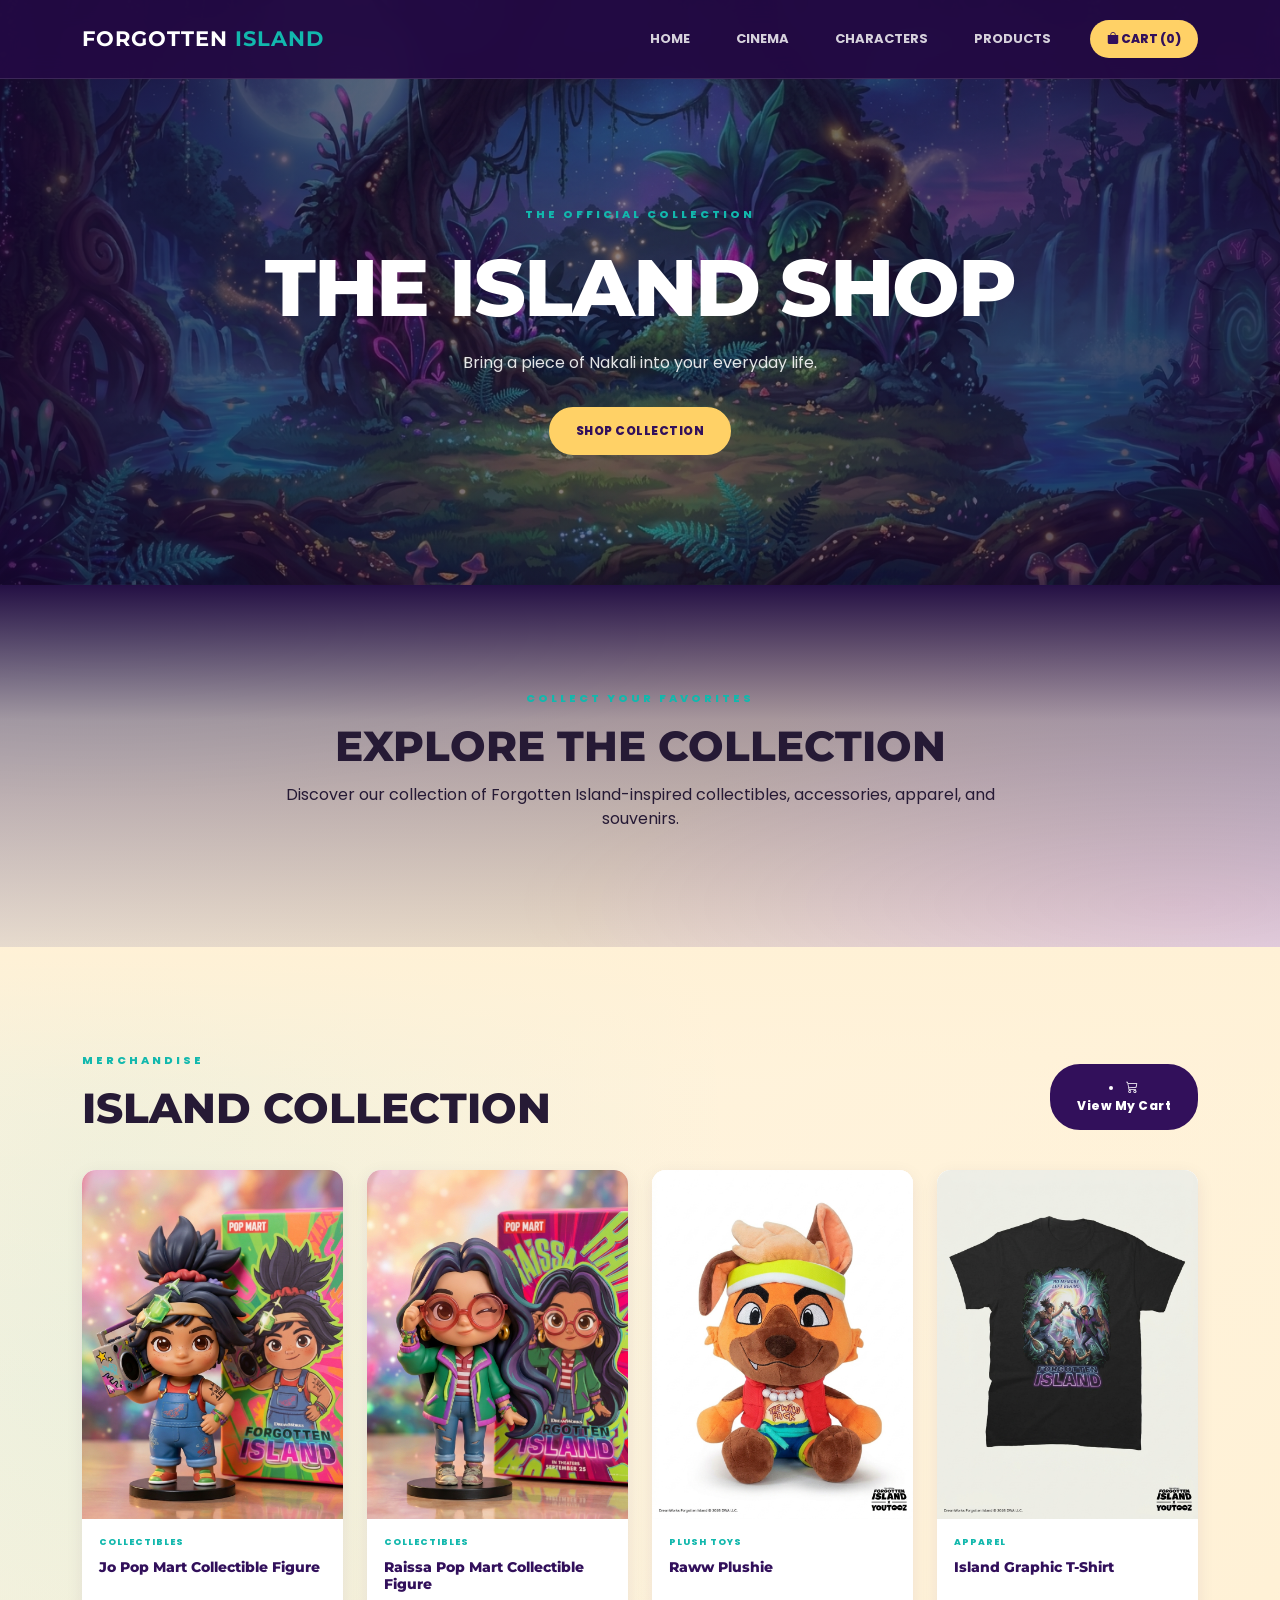
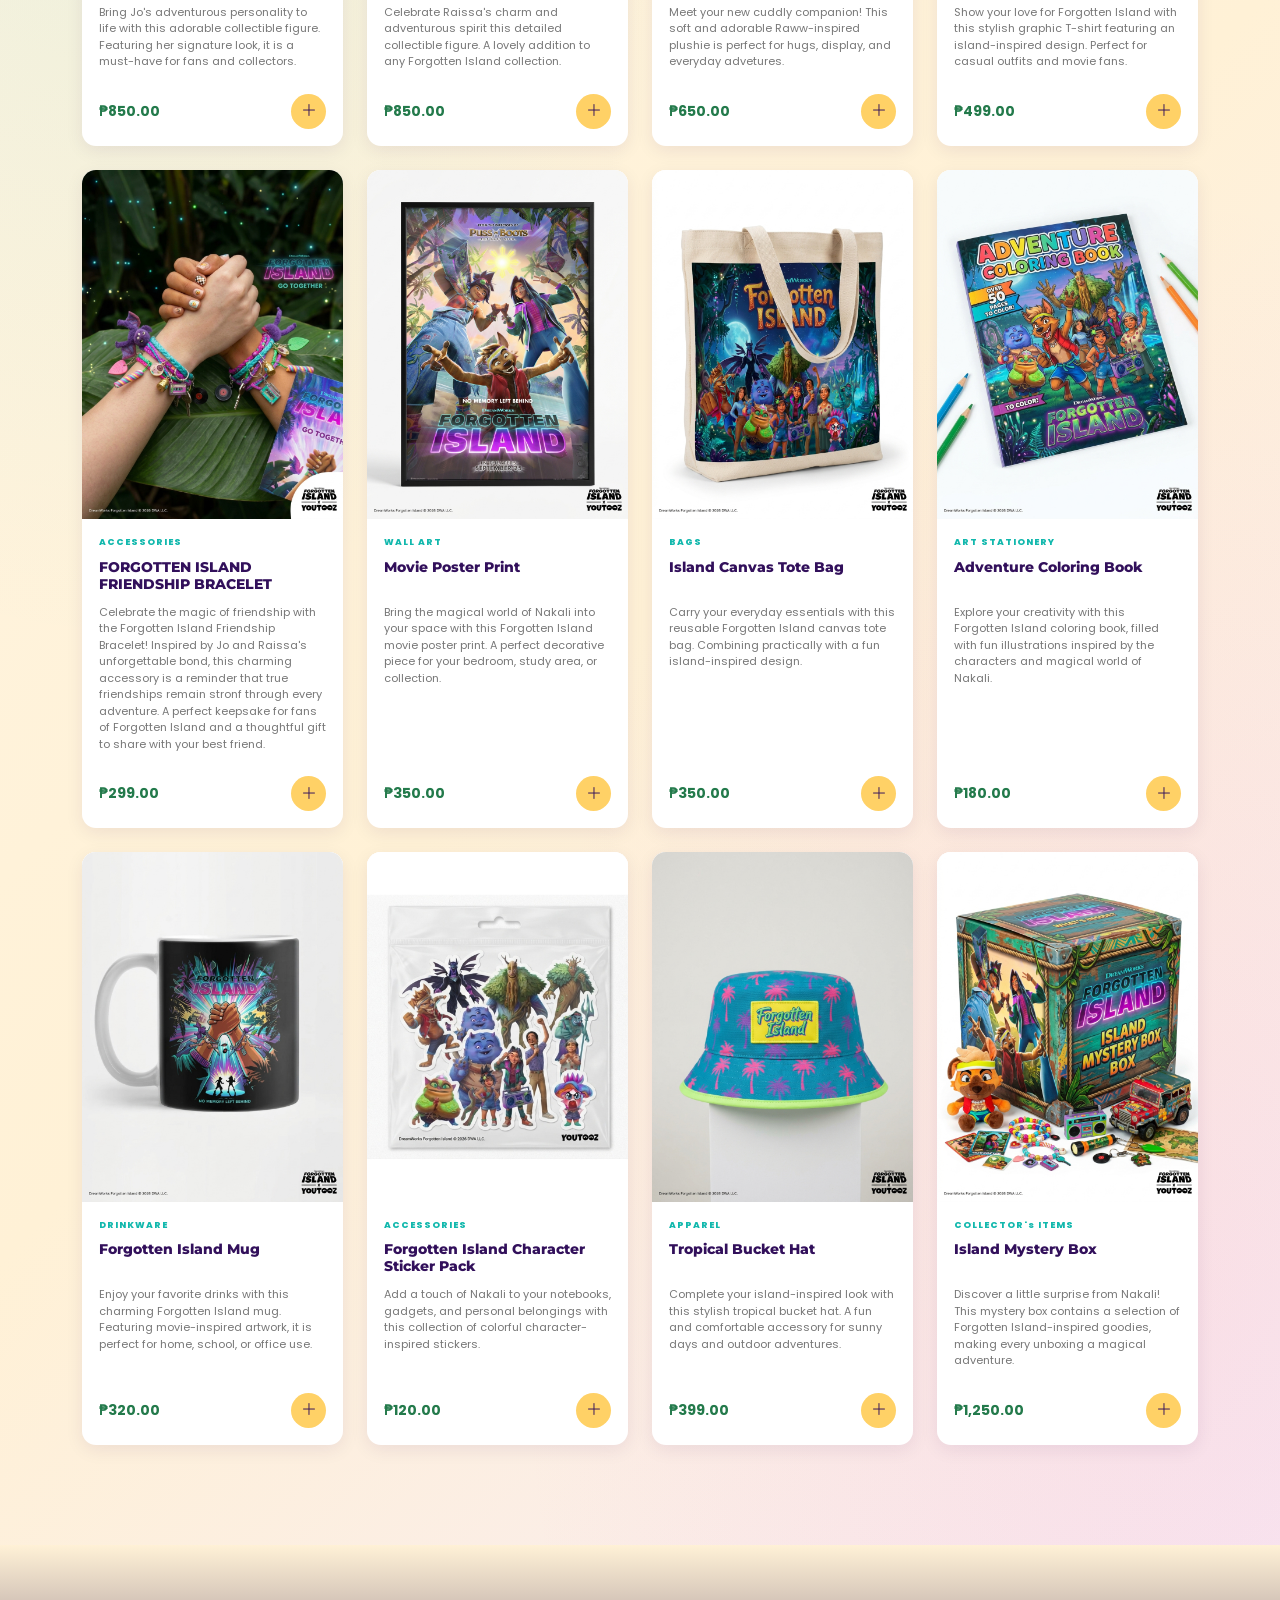
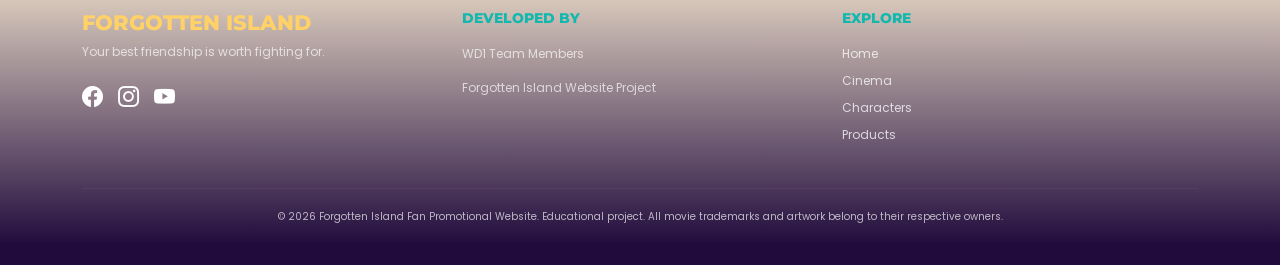
==== commit 61e285dd: "Update print statement from 'Hello' to 'Goodbye'" ====
--- a/products.html
+++ b/products.html
@@ -424,7 +424,8 @@
                 <hr>
                 <p class="copyright">
                     © 2026 Forgotten Island Fan Promotional Website.
-                    Educational project.
+                        Educational project. All movie trademarks and artwork 
+                        belong to their respective owners.
                 </p>
             </div>
         </footer> 
@@ -433,4 +434,4 @@
         <script src="rsc/js/main.js"></script>
         <script src="rsc/js/cart.js"></script>
     </body>
-</html>+</html>
